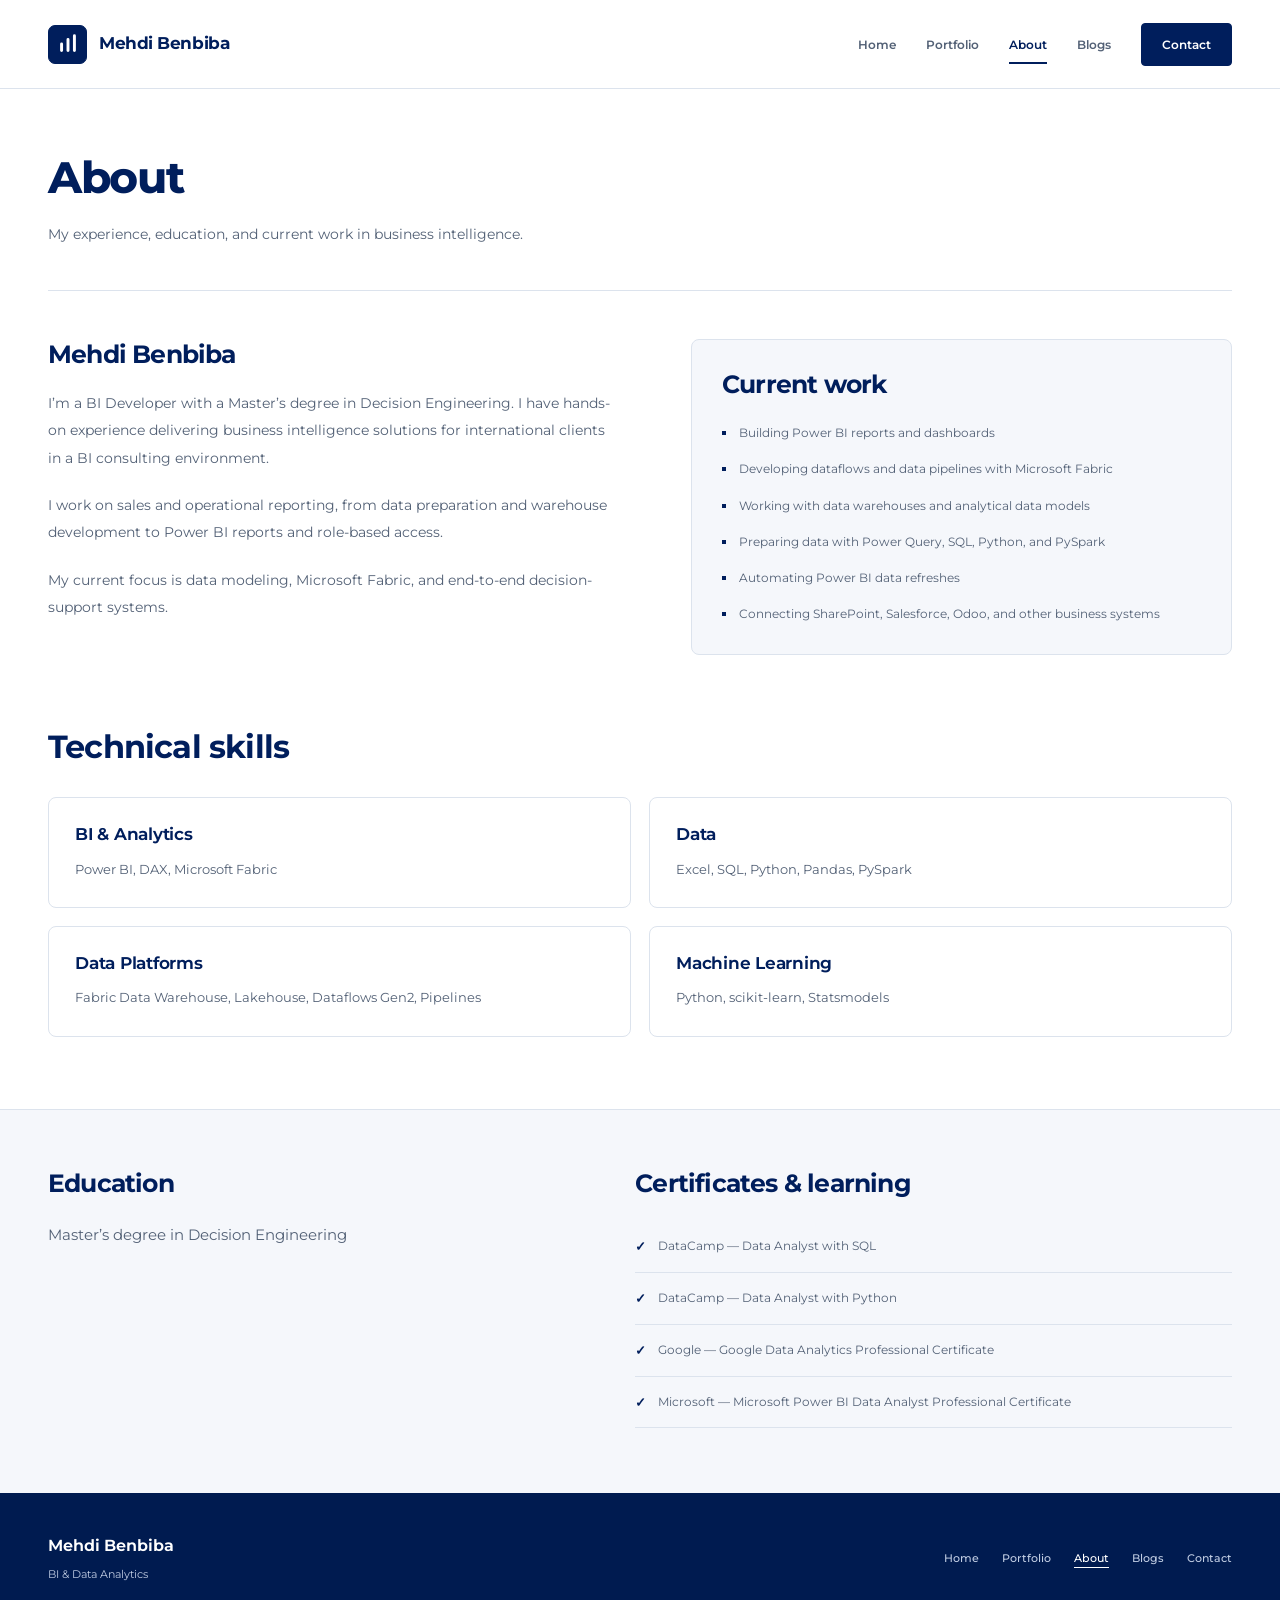
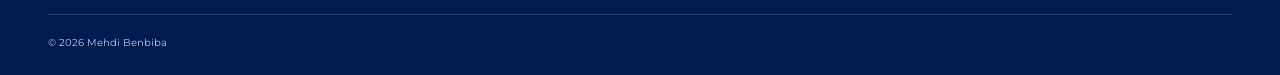
==== about.html @ 64dd57c0 "Publish portfolio with GitHub Pages workflow" ====
<!DOCTYPE html>
<html lang="en">
<head>
  <meta charset="UTF-8">
  <meta name="viewport" content="width=device-width, initial-scale=1">
  <meta name="description" content="Mehdi Benbiba’s BI consulting experience, Master’s in Decision Engineering, technical skills, and professional certificates.">
  <meta name="theme-color" content="#001e5c">
  <title>About | Mehdi Benbiba</title>
  <link rel="icon" href="assets/icons/favicon.svg" type="image/svg+xml">
  <link rel="preload" href="assets/fonts/montserrat-latin.woff2" as="font" type="font/woff2" crossorigin>
  <link rel="stylesheet" href="assets/css/styles.css">
</head>
<body id="top" data-page="about">
  <a class="skip" href="#main">Skip to content</a>
  <header class="site-header">
    <div class="header wrap">
      <a class="brand" href="index.html" aria-label="Mehdi Benbiba, home"><span class="brand-mark" aria-hidden="true"><svg viewBox="0 0 24 24" width="22" height="22" fill="none"><path d="M5 19v-7m7 7V7m7 12V3" stroke="currentColor" stroke-width="3.2" stroke-linecap="round"/></svg></span><span data-content="name">Mehdi Benbiba</span></a>
      <button class="menu-toggle" type="button" aria-expanded="false" aria-controls="primary-navigation"><span>Menu</span><svg viewBox="0 0 24 24" width="20" height="20" aria-hidden="true"><path d="M4 7h16M4 12h16M4 17h16" stroke="currentColor" stroke-width="1.7" fill="none"/></svg></button>
      <nav class="top-nav" id="primary-navigation" aria-label="Main navigation"><a href="index.html">Home</a><a href="portfolio.html">Portfolio</a><a href="about.html" aria-current="page">About</a><a href="blogs.html">Blogs</a><a href="contact.html">Contact</a></nav>
    </div>
  </header>
  <main id="main" tabindex="-1">
<section class="page-intro wrap"><h1>About</h1><p>My experience, education, and current work in business intelligence.</p></section><section class="about-section wrap"><div class="about-grid"><div class="about-intro"><h2 data-content="name">Mehdi Benbiba</h2><div data-content="about" data-paragraphs></div><p data-content="focus"></p></div><aside class="current-work"><h2>Current work</h2><ul class="work-list" data-work-list></ul></aside></div></section><section class="section wrap"><div class="section-heading"><h2>Technical skills</h2></div><div class="skill-grid" data-skills></div></section><section class="qualifications-section"><div class="wrap qualifications-grid"><div><h2>Education</h2><p class="education-text" data-content="education"></p></div><div><h2>Certificates &amp; learning</h2><div data-certifications></div></div></div></section>
    <noscript><p class="wrap empty-state">Enable JavaScript to view the saved portfolio content.</p></noscript>
  </main>
  <footer class="site-footer"><div class="wrap footer-inner"><div><a class="footer-name" href="index.html" data-content="name">Mehdi Benbiba</a><p>BI &amp; Data Analytics</p></div><nav class="footer-nav" aria-label="Footer navigation"><a href="index.html">Home</a><a href="portfolio.html">Portfolio</a><a href="about.html" aria-current="page">About</a><a href="blogs.html">Blogs</a><a href="contact.html">Contact</a></nav></div><div class="wrap footer-bottom"><span>© 2026 <span data-content="name">Mehdi Benbiba</span></span><a href="editor.html" data-editor-link hidden>Portfolio editor</a></div></footer>

  <script src="assets/js/content-data.js"></script>
  <script src="assets/js/main.js" defer></script>
  
</body>
</html>
---- assets/css/styles.css ----
@font-face{font-family:Montserrat;src:url('../fonts/montserrat-latin.woff2') format('woff2');font-style:normal;font-weight:400 800;font-display:swap}
:root{--navy:#001e5c;--ink:#001033;--muted:#536176;--line:#dce3ed;--surface:#f5f7fb;--white:#fff;--focus:#3266b6;--danger:#a12b45;--success:#286346;--radius:8px}
*{box-sizing:border-box}
html{scroll-behavior:smooth;scroll-padding-top:110px}
body{margin:0;background:var(--white);color:var(--ink);font:15px/1.75 Montserrat,Arial,sans-serif;-webkit-font-smoothing:antialiased}
button,input,textarea{font:inherit}
button,a{-webkit-tap-highlight-color:transparent}
button{cursor:pointer}
button:disabled{cursor:default}
a{color:inherit;text-decoration:none}
button:focus-visible,a:focus-visible,input:focus-visible,textarea:focus-visible{outline:3px solid var(--focus);outline-offset:4px}
::selection{background:#dbe7fb;color:var(--navy)}
[hidden]{display:none!important}
svg,img{display:block}
img{max-width:100%}
h1,h2,h3,p,figure{margin:0}
h1,h2,h3{color:var(--navy);line-height:1.25}
h1{font-size:clamp(38px,4.2vw,56px);font-weight:750;letter-spacing:-1.9px}
h2{font-size:clamp(25px,2.5vw,32px);font-weight:700;letter-spacing:-.8px}
h3{font-size:18px;font-weight:650;letter-spacing:-.25px}
.wrap{width:min(1200px,calc(100% - 96px));margin-inline:auto}
.sr-only{position:absolute;width:1px;height:1px;overflow:hidden;clip-path:inset(50%)}
.skip{position:fixed;left:20px;top:-80px;z-index:100;background:var(--navy);color:white;border-radius:4px;padding:10px 18px}
.skip:focus{top:12px}
main{min-height:60vh}
main:focus{outline:none}
.site-header{position:sticky;top:0;z-index:30;background:#fffffffa;border-bottom:1px solid var(--line)}
.header{height:88px;display:flex;justify-content:space-between;align-items:center;gap:35px;position:relative}
.brand{display:flex;align-items:center;gap:12px;color:var(--navy);font-size:17px;font-weight:700;white-space:nowrap;letter-spacing:-.45px}
.brand-mark{display:grid;place-items:center;width:39px;height:39px;border:1px solid var(--navy);font-size:13px;font-weight:700;letter-spacing:-.8px}
.top-nav{display:flex;align-items:center;gap:30px}
.top-nav a{position:relative;color:var(--muted);font-size:12px;font-weight:600;padding:14px 0;transition:color .15s}
.top-nav a:hover,.top-nav a[aria-current=page]{color:var(--navy)}
.top-nav a[aria-current=page]:after{content:'';height:2px;position:absolute;left:0;right:0;bottom:5px;background:var(--navy)}
.top-nav a:last-child{background:var(--navy);border:1px solid var(--navy);color:white;padding:10px 20px;border-radius:4px}
.top-nav a:last-child:after{display:none}
.top-nav a:last-child:hover{background:#12346f}
.menu-toggle{display:none;align-items:center;gap:9px;background:transparent;border:1px solid var(--line);padding:8px 11px;border-radius:4px;color:var(--navy);font-size:12px;font-weight:600}
.eyebrow{font-size:11px;font-weight:650;line-height:1.5;color:var(--muted);letter-spacing:.8px;text-transform:uppercase}
.hero{display:grid;grid-template-columns:.94fr 1.16fr;gap:60px;align-items:center;padding-block:82px 78px}
.hero-copy h1{margin-top:17px;line-height:1.16}
.hero-description{font-size:15px;line-height:1.9;color:var(--muted);max-width:460px;margin-top:23px}
.actions{display:flex;gap:12px;flex-wrap:wrap;margin-top:29px}
.btn{display:inline-flex;align-items:center;justify-content:center;gap:18px;min-height:45px;padding:11px 20px;border:1px solid transparent;border-radius:4px;font-size:12px;font-weight:600;line-height:1.5;transition:background .15s,border-color .15s;color:var(--navy)}
.btn-primary{background:var(--navy);border-color:var(--navy);color:var(--white)}
.btn-primary:hover{background:#173c78;border-color:#173c78}
.btn-secondary{background:var(--white);border-color:#bdc9da}
.btn-secondary:hover{border-color:var(--navy);background:var(--surface)}
.btn:disabled{background:#e1e6ee;border-color:#e1e6ee;color:#626e80}
.public-socials{display:flex;align-items:center;gap:20px;flex-wrap:wrap;margin-top:25px}
.social-link{display:inline-flex;align-items:center;gap:7px;font-size:11px;font-weight:550;color:var(--muted);padding:5px 0}
.social-link:hover{color:var(--navy)}
.social-icon{width:17px;height:17px;flex-shrink:0}
.social-arrow{font-size:10px;color:#738098}
.hero-dashboard{min-width:0}
.dashboard-zoom{position:relative;display:block;width:100%;padding:0;background:white;border:1px solid #d2dce8;border-radius:7px;overflow:hidden;box-shadow:0 12px 30px #001e5c0c;text-align:left}
.dashboard-zoom>img{width:100%;height:auto;object-fit:contain}
.zoom-label{position:absolute;right:10px;bottom:10px;display:flex;align-items:center;gap:7px;padding:7px 10px;background:#fffffff5;color:var(--navy);border:1px solid var(--line);border-radius:4px;font-size:9px;font-weight:600;opacity:0;transition:opacity .15s}
.dashboard-zoom:hover .zoom-label,.dashboard-zoom:focus-visible .zoom-label{opacity:1}
.hero-dashboard figcaption{display:flex;justify-content:space-between;gap:15px;margin-top:12px;font-size:10px;color:var(--muted)}
.hero-dashboard figcaption span:first-child{font-weight:600;color:var(--navy)}
.tools-section{background:var(--surface);border-block:1px solid var(--line)}
.tools-inner{display:flex;align-items:center;gap:65px;padding-block:27px}
.tools-inner h2{font-size:11px;font-weight:600;letter-spacing:0;white-space:nowrap;color:var(--muted)}
.stack{display:flex;align-items:center;justify-content:space-between;gap:25px;flex:1}
.stack-item{display:flex;align-items:center;gap:10px;font-size:12px;font-weight:600;color:var(--navy);white-space:nowrap}
.tool-icon{width:25px;height:25px;object-fit:contain;flex-shrink:0}
.section{padding-block:72px}
.section-heading{display:flex;align-items:center;justify-content:space-between;gap:25px;margin-bottom:30px}
.text-link{display:inline-flex;align-items:center;gap:10px;font-size:12px;font-weight:600;color:var(--navy);line-height:1.6}
.text-link:hover{text-decoration:underline;text-underline-offset:4px}
.projects{display:grid;grid-template-columns:repeat(3,minmax(0,1fr));gap:25px}
.project{display:flex;flex-direction:column;min-width:0;overflow:hidden;text-align:left;padding:0;background:white;border:1px solid var(--line);border-radius:var(--radius);color:var(--ink);transition:border-color .2s,box-shadow .2s}
.project:hover{border-color:#9cacbf;box-shadow:0 8px 20px #001e5c08}
.project-art{width:100%;aspect-ratio:16/10;display:grid;place-items:center;padding:17px;background:#edf1f6;border-bottom:1px solid var(--line);overflow:hidden}
.project-cover{width:100%;height:100%;object-fit:contain;border:1px solid #e0e5ec;background:white;border-radius:3px}
.project-cover-symbol{font-size:64px;color:#8295b3}
.project-info{padding:23px;display:flex;flex-direction:column;flex:1}
.project-category{display:flex;justify-content:space-between;align-items:center;gap:12px;font-size:10px;font-weight:550;color:var(--muted);margin-bottom:10px}
.project-category span{font-size:17px;color:var(--navy)}
.project-info h3{font-size:18px;line-height:1.5}
.project-info p{font-size:12px;line-height:1.9;color:var(--muted);margin-top:11px;margin-bottom:23px}
.tags{display:flex;gap:6px;flex-wrap:wrap;margin-top:auto}
.tags span{font-size:9px;font-weight:500;background:var(--surface);color:#53647d;border:1px solid #e8edf3;padding:3px 7px;border-radius:3px;line-height:1.7}
.writing-section{background:var(--surface);border-top:1px solid var(--line)}
.blog-grid{display:grid;grid-template-columns:repeat(3,minmax(0,1fr));gap:25px}
.blog-card{display:flex;flex-direction:column;min-width:0;overflow:hidden;border:1px solid var(--line);border-radius:var(--radius);background:white;transition:border-color .2s,box-shadow .2s}
.blog-card:hover{border-color:#9cacbf;box-shadow:0 8px 20px #001e5c08}
.blog-art{position:relative;aspect-ratio:16/9;display:grid;place-items:center;overflow:hidden;background:#edf1f6;border-bottom:1px solid var(--line)}
.blog-cover{position:absolute;inset:0;width:100%;height:100%;object-fit:cover}
.blog-art-label,.blog-art-bottom{display:none}
.blog-art-symbol{color:#8195b4;font-size:70px}
.blog-card-copy{display:flex;flex-direction:column;flex:1;padding:24px}
.blog-card-copy .eyebrow{font-size:9px;letter-spacing:0;text-transform:none;margin-bottom:11px}
.blog-card h3{font-size:17px;line-height:1.55;font-weight:650}
.blog-card p{font-size:12px;line-height:1.9;color:var(--muted);margin-top:13px;margin-bottom:24px}
.blog-meta{display:flex;justify-content:space-between;align-items:end;gap:12px;margin-top:auto;font-size:9px;color:var(--muted);line-height:1.7}
.blog-meta span{color:var(--navy);font-weight:600}
.page-intro{padding-block:61px 42px;border-bottom:1px solid var(--line)}
.page-intro h1{font-size:44px;letter-spacing:-1.3px}
.page-intro>p{max-width:760px;color:var(--muted);font-size:14px;margin-top:17px;line-height:1.85}
.collection-section{padding-block:30px 80px}
.collection-bar{display:flex;justify-content:space-between;align-items:center;gap:25px;margin-bottom:28px}
.filters{display:flex;gap:7px;flex-wrap:wrap}
.filter{border:1px solid var(--line);background:white;color:var(--muted);border-radius:4px;padding:9px 13px;font-size:10px;font-weight:550;line-height:1.6}
.filter[aria-pressed=true]{background:var(--navy);color:white;border-color:var(--navy)}
.filter:hover:not([aria-pressed=true]){border-color:#9cacbf;color:var(--navy)}
.owner-action{font-size:10px;min-height:38px;padding:8px 13px;white-space:nowrap}
[data-page=blogs] .blog-grid{grid-template-columns:repeat(2,minmax(0,1fr));gap:30px}
[data-page=blogs] .blog-card h3{font-size:21px}
[data-page=blogs] .blog-card p{font-size:13px;max-width:470px}
[data-page=blogs] .blog-meta{font-size:10px}
[data-page=blogs] .blog-card-copy{padding:27px}
.blog-actions{min-height:0;margin-bottom:24px}
.blog-actions:has(.owner-action[hidden]){display:none}
.about-section{padding-top:48px}
.about-grid{display:grid;grid-template-columns:1.05fr 1fr;gap:75px;align-items:start}
.about-intro h2,.current-work h2{font-size:25px}
.about-intro p{font-size:14px;line-height:1.95;color:var(--muted);margin-top:20px}
.current-work{padding:29px 30px;background:var(--surface);border:1px solid var(--line);border-radius:var(--radius)}
.work-list{list-style:none;display:grid;gap:14px;padding:0;margin:22px 0 0}
.work-list li{position:relative;padding-left:17px;font-size:12px;line-height:1.85;color:var(--muted)}
.work-list li:before{content:'';position:absolute;left:0;top:9px;width:4px;height:4px;background:var(--navy)}
.skill-grid{display:grid;grid-template-columns:repeat(2,minmax(0,1fr));gap:18px}
.skill-card{padding:26px;border:1px solid var(--line);border-radius:var(--radius)}
.skill-card .step-num{display:none}
.skill-card h3{font-size:17px}
.skill-card p{font-size:13px;line-height:1.9;color:var(--muted);margin-top:11px}
.qualifications-section{background:var(--surface);border-top:1px solid var(--line);padding-block:58px 65px}
.qualifications-grid{display:grid;grid-template-columns:1fr 1.2fr;gap:90px}
.qualifications-grid h2{font-size:25px;margin-bottom:22px}
.education-text{font-size:15px;color:var(--muted);max-width:330px;line-height:1.8}
.qualification{display:flex;gap:12px;align-items:start;padding-block:14px;border-bottom:1px solid var(--line)}
.qualification p{font-size:12px;line-height:1.85;color:var(--muted)}
.qualification-icon{font-size:13px;font-weight:600;color:var(--navy)}
.contact-section{padding-block:46px 90px}
.contact-grid{display:grid;grid-template-columns:.85fr 1.15fr;gap:100px;align-items:start}
.contact-copy h2{font-size:27px}
.contact-copy p{font-size:14px;line-height:1.9;color:var(--muted);margin-top:18px;max-width:340px}
.contact-form,.editor-form-grid{display:grid;grid-template-columns:1fr 1fr;gap:20px}
.field{display:flex;flex-direction:column;gap:8px;min-width:0}
.full,.form-bottom{grid-column:1/-1}
.field label{font-size:12px;font-weight:600;color:var(--ink)}
.field input,.field textarea{width:100%;border:1px solid #bdc9da;background:white;border-radius:4px;color:var(--ink);font-size:13px;padding:12px 13px;line-height:1.65;transition:border-color .15s}
.field input:hover,.field textarea:hover{border-color:#8092b0}
.field input::placeholder,.field textarea::placeholder{color:#7d8798}
.field textarea{resize:vertical;min-height:105px}
.field input[type=file]{font-size:11px;padding:10px}
.field small{font-size:11px;color:var(--muted);line-height:1.8}
.form-bottom{display:flex;align-items:center;justify-content:space-between;gap:22px}
.form-bottom small{font-size:10px;color:var(--muted);line-height:1.8;max-width:285px}
.contact-status{font-size:12px;line-height:1.9;color:var(--muted);padding:15px 17px;background:var(--surface);border:1px solid var(--line);border-radius:4px}
.honeypot{position:absolute;left:-9999px;width:1px;height:1px;overflow:hidden}
.site-footer{background:#001b50;color:white;padding-top:39px}
.footer-inner{display:flex;justify-content:space-between;gap:40px;align-items:center;padding-bottom:29px}
.footer-name{color:white;font-size:16px;font-weight:650}
.footer-inner p{font-size:11px;color:#c0cde3;margin-top:5px}
.footer-nav{display:flex;align-items:center;gap:23px}
.footer-nav a{font-size:11px;color:#c0cde3;font-weight:500}
.footer-nav a:hover,.footer-nav a[aria-current=page]{color:white;text-decoration:underline;text-underline-offset:5px}
.footer-bottom{border-top:1px solid #ffffff25;display:flex;justify-content:space-between;gap:25px;padding-block:19px 24px;font-size:10px;color:#becbe0}
.footer-bottom>a{color:#d5def0}
.footer-bottom>a:hover{text-decoration:underline}
.dialog{border:1px solid var(--line);border-radius:9px;padding:32px;width:calc(100% - 40px);max-width:800px;max-height:88vh;overflow:auto;color:var(--ink);background:white;box-shadow:0 22px 70px #00103330}
.dialog::backdrop{background:#0010338c}
.dialog-header{display:flex;justify-content:space-between;align-items:start;gap:23px;margin-bottom:24px}
.dialog-header h2{font-size:29px;line-height:1.35}
.dialog-header .eyebrow{font-size:10px;text-transform:none;letter-spacing:0;margin-bottom:9px}
.close-dialog{display:grid;place-items:center;width:33px;height:33px;padding:0;flex-shrink:0;border:1px solid var(--line);border-radius:4px;background:white;color:var(--navy);font-size:22px;line-height:1}
.close-dialog:hover{background:var(--surface)}
.dialog p{font-size:13px;line-height:1.95;color:var(--muted);margin-top:12px}
.dialog h3{font-size:17px;margin-top:25px}
.case-study-image{width:100%;height:auto;border:1px solid var(--line);border-radius:4px;margin-bottom:23px}
.dialog .tags{margin-top:23px}
.project-source{font-size:11px;margin-top:25px}
.dialog-actions{display:flex;gap:10px;flex-wrap:wrap;margin-top:23px}
.dashboard-dialog{max-width:1320px;padding:20px}
.dashboard-dialog .dialog-header{margin-bottom:17px;align-items:center}
.dashboard-dialog h2{font-size:22px}
.full-dashboard{width:100%;height:auto}
.empty-state{grid-column:1/-1;background:var(--surface);padding:30px;border:1px solid var(--line);color:var(--muted);font-size:13px;border-radius:var(--radius)}
/* Local editor shares the public site's typography, palette, and controls. */
.editor-intro .wrap{width:100%}
.editor-intro{width:min(1200px,calc(100% - 96px));margin-inline:auto}
.editor-intro .eyebrow{margin-bottom:13px}
.editor-shell{padding-block:30px 70px}
.editor-toolbar{display:flex;justify-content:space-between;align-items:center;gap:20px;flex-wrap:wrap}
.editor-tabs{display:flex;gap:4px;background:var(--surface);border:1px solid var(--line);border-radius:5px;padding:4px}
.editor-tabs button{border:0;background:transparent;color:var(--muted);padding:9px 16px;font-size:12px;border-radius:3px;font-weight:550}
.editor-tabs button[aria-pressed=true]{background:var(--navy);color:white}
.editor-tools{display:flex;gap:7px;flex-wrap:wrap}
.small-btn{border:1px solid #c6d0de;background:white;color:var(--navy);font-size:10px;font-weight:550;border-radius:4px;padding:8px 11px;line-height:1.6}
.small-btn:hover{background:var(--surface);border-color:#8d9fb9}
.small-btn:disabled{opacity:.4}
.file-button{cursor:pointer;display:inline-flex;align-items:center}
.editor-status-bar{display:flex;justify-content:space-between;gap:20px;padding-block:19px 25px;border-bottom:1px solid var(--line);font-size:11px;color:var(--success)}
.editor-status-bar .text-link{font-size:11px}
.status-error,.form-error{color:var(--danger)!important}
.editor-list-heading{display:flex;justify-content:space-between;align-items:center;gap:25px;padding-block:28px 24px}
.editor-list-heading h2{font-size:26px}
.editor-list-heading p{font-size:12px;color:var(--muted);margin-top:8px}
.editor-list-heading .btn{font-size:11px}
.editor-entries{display:grid;gap:15px}
.editor-entry{display:grid;grid-template-columns:130px 1fr auto;gap:23px;align-items:center;padding:18px;background:white;border:1px solid var(--line);border-radius:var(--radius)}
.editor-entry-cover{height:85px;display:grid;place-items:center;padding:8px;background:var(--surface);border-radius:4px;overflow:hidden}
.editor-entry-cover img{width:100%;height:100%;object-fit:contain}
.editor-entry-cover>span{font-size:44px;color:#8a9dbb}
.editor-entry-copy{min-width:0}
.editor-entry-copy .eyebrow{display:flex;align-items:center;gap:10px;flex-wrap:wrap;font-size:9px;letter-spacing:0;text-transform:none;margin-bottom:8px}
.editor-entry-copy h3{font-size:16px;line-height:1.55}
.editor-entry-copy p{font-size:11px;color:var(--muted);line-height:1.85;margin-top:8px;max-width:540px}
.featured-badge{background:#e8eef8;border:1px solid #dce5f3;color:var(--navy);padding:2px 6px;border-radius:3px;font-size:8px}
.entry-actions{display:flex;gap:5px;flex-wrap:wrap;justify-content:end}
.remove-button{color:#88435a}
.profile-editor{display:grid;gap:23px;margin-top:28px}
.editor-card{border:1px solid var(--line);border-radius:var(--radius);background:white;padding:30px}
.editor-card h2{font-size:24px;margin-bottom:23px}
.editor-card>p{font-size:12px;line-height:1.9;color:var(--muted);margin-bottom:18px}
.profile-editor>.btn{justify-self:start}
.entry-dialog{max-width:760px}
.checkbox-field{display:flex;align-items:start;gap:10px;color:var(--muted);font-size:11px;line-height:1.8}
.checkbox-field input{margin-top:4px;accent-color:var(--navy)}
.form-error{font-size:12px;min-height:20px;margin-top:12px}
#entry-image-preview{max-width:100%;max-height:170px;object-fit:contain;align-self:start;margin-top:9px;border-radius:4px}
.setup-steps{padding-left:20px;display:grid;gap:8px;font-size:12px;line-height:1.9;color:var(--muted);margin-block:0 24px}
.activation-card{margin-top:23px}
.activation-card h3{font-size:19px;margin-bottom:14px}
.activation-card form{display:flex;gap:15px;align-items:end;flex-wrap:wrap}
.activation-card form>.field{flex:1;min-width:220px}
.activation-card .btn{font-size:10px}
#activation-status{font-size:11px;margin-top:15px}
.editor-notice{padding:30px;background:var(--surface);border:1px solid var(--line);border-radius:var(--radius)}
.editor-notice h2{font-size:27px}
.editor-notice p{font-size:13px;line-height:1.9;color:var(--muted);max-width:720px;margin-top:15px}
@media(min-width:1450px){.hero{padding-block:96px 91px}}
@media(max-width:1100px){.wrap,.editor-intro{width:calc(100% - 64px)}.hero{gap:37px}.hero-copy h1{font-size:44px}.top-nav{gap:23px}.brand{font-size:16px}.brand-mark{width:35px;height:35px}.hero-description{font-size:14px}.tools-inner{gap:35px}.stack{gap:20px}.stack-item{font-size:11px;gap:8px}.contact-grid{gap:60px}.editor-entry{grid-template-columns:110px 1fr}.entry-actions{grid-column:2;justify-content:start}.footer-nav{gap:19px}}
@media(max-width:820px){.wrap,.editor-intro{width:calc(100% - 48px)}.header{height:78px;gap:20px}.top-nav{gap:17px}.top-nav a{font-size:11px}.top-nav a:last-child{padding:9px 14px}.brand{font-size:15px;gap:9px}.brand-mark{width:32px;height:32px;font-size:11px}.hero{grid-template-columns:1fr;gap:38px;padding-block:53px}.hero-copy{max-width:610px}.hero-copy h1{font-size:48px}.hero-description{max-width:560px}.hero-dashboard{width:100%;max-width:640px;justify-self:center}.hero-dashboard figcaption{font-size:11px}.zoom-label{opacity:1}.tools-inner{flex-direction:column;gap:20px;align-items:start;padding-block:25px}.stack{width:100%;gap:22px;flex-wrap:wrap;justify-content:space-between}.stack-item{font-size:11px}.section{padding-block:55px}.projects{gap:18px}.project-info{padding:19px}.project-info h3{font-size:16px}.project-info p{font-size:11px}.project-art{padding:11px}.blog-grid{gap:18px}.blog-card-copy{padding:20px}.blog-card h3{font-size:15px}.blog-card p{font-size:11px}.blog-meta{flex-direction:column;align-items:start;gap:9px}.about-grid{grid-template-columns:1fr;gap:32px}.about-intro{max-width:680px}.current-work{max-width:680px}.qualifications-grid{gap:45px}.contact-grid{grid-template-columns:1fr;gap:35px}.contact-copy p{max-width:520px}.contact-copy .public-socials{margin-top:17px}.contact-form{max-width:650px}.footer-inner{align-items:start}.footer-nav{gap:14px;flex-wrap:wrap;justify-content:end}.footer-name{font-size:15px}.editor-toolbar{align-items:start}.editor-tabs button{font-size:11px}.editor-card{padding:24px}.page-intro{padding-top:45px}.page-intro h1{font-size:39px}.collection-section{padding-bottom:60px}.dialog{padding:27px}.dialog-header h2{font-size:26px}}
@media(max-width:640px){html{scroll-padding-top:90px}.header{height:73px}.brand{font-size:15px;gap:10px}.brand-mark{width:34px;height:34px}.menu-toggle{display:inline-flex}.top-nav{display:none;position:absolute;top:100%;left:-24px;right:-24px;background:white;border-bottom:1px solid var(--line);padding:15px 24px 23px;box-shadow:0 12px 20px #0010330a;gap:0;flex-direction:column;align-items:stretch;max-height:calc(100vh - 90px);overflow:auto}.top-nav.is-open{display:flex}.top-nav a{font-size:13px;padding:12px 9px;border-bottom:1px solid #edf0f5}.top-nav a[aria-current=page]{background:var(--surface)}.top-nav a[aria-current=page]:after{display:none}.top-nav a:last-child{margin-top:12px;text-align:center;padding:12px}.hero{padding-block:40px 43px;gap:35px}.hero-copy h1{font-size:42px;letter-spacing:-1.5px}.hero-description{font-size:13px;margin-top:20px}.eyebrow{font-size:10px}.btn{font-size:11px;padding:11px 17px;min-height:44px}.actions{gap:10px;margin-top:24px}.public-socials{gap:18px;margin-top:22px}.social-link{font-size:10px}.hero-dashboard figcaption{font-size:10px}.zoom-label{font-size:8px;padding:5px 8px;right:7px;bottom:7px}.tools-inner{gap:18px;padding-block:24px}.stack{justify-content:start;gap:21px 27px}.stack-item{font-size:11px}.tool-icon{width:22px;height:22px}.tools-inner h2{font-size:11px}.section{padding-block:45px}.section-heading{gap:18px;margin-bottom:23px}.section-heading h2{font-size:25px}.text-link{font-size:10px;gap:6px}.projects{grid-template-columns:1fr;gap:22px}.project-art{aspect-ratio:16/9;padding:17px}.project-info{padding:23px}.project-info h3{font-size:19px}.project-info p{font-size:12px}.project-category{font-size:10px}.tags span{font-size:10px}.blog-grid,[data-page=blogs] .blog-grid{grid-template-columns:1fr;gap:23px}.blog-card-copy,[data-page=blogs] .blog-card-copy{padding:24px}.blog-card h3,[data-page=blogs] .blog-card h3{font-size:19px}.blog-card p,[data-page=blogs] .blog-card p{font-size:12px}.blog-meta,[data-page=blogs] .blog-meta{flex-direction:row;align-items:end;font-size:10px}.page-intro{padding-block:34px 28px}.page-intro h1{font-size:35px;letter-spacing:-1px}.page-intro>p{font-size:13px;margin-top:14px}.collection-section{padding-block:23px 50px}.collection-bar{flex-direction:column;align-items:start;gap:18px;margin-bottom:24px}.filters{gap:7px}.filter{font-size:10px;padding:8px 10px}.blog-actions{align-items:end}.about-section{padding-top:32px}.about-intro h2,.current-work h2{font-size:24px}.about-intro p{font-size:13px;margin-top:17px}.current-work{padding:24px}.work-list li{font-size:12px}.skill-grid{grid-template-columns:1fr;gap:15px}.skill-card{padding:23px}.skill-card p{font-size:12px}.qualifications-section{padding-block:39px 45px}.qualifications-grid{grid-template-columns:1fr;gap:35px}.qualifications-grid h2{font-size:24px;margin-bottom:17px}.education-text{font-size:14px}.qualification p{font-size:12px}.contact-section{padding-block:31px 50px}.contact-copy h2{font-size:25px}.contact-copy p{font-size:13px;margin-top:15px}.contact-form{grid-template-columns:1fr;gap:19px}.contact-form>.field{grid-column:1/-1}.field label{font-size:11px}.field input,.field textarea{font-size:14px;padding:12px}.form-bottom{flex-direction:column;align-items:start;gap:18px}.form-bottom small{max-width:none;font-size:10px}.contact-status{font-size:11px;padding:13px 15px}.site-footer{padding-top:31px}.footer-inner{flex-direction:column;gap:26px;padding-bottom:26px}.footer-nav{gap:19px;justify-content:start}.footer-nav a{font-size:10px}.footer-bottom{padding-block:19px 23px;font-size:9px}.dialog{width:calc(100% - 26px);padding:22px;max-height:90vh}.dialog-header{gap:17px;margin-bottom:20px}.dialog-header h2{font-size:24px}.dialog p{font-size:12px}.dialog h3{font-size:16px}.project-source{font-size:10px}.dashboard-dialog{padding:15px}.dashboard-dialog h2{font-size:20px}.editor-intro h1{font-size:34px}.editor-shell{padding-block:24px 45px}.editor-toolbar{gap:14px}.editor-tabs{width:100%;justify-content:space-between}.editor-tabs button{padding:8px 10px;font-size:10px}.editor-tools{gap:6px}.small-btn{font-size:9px;padding:7px 9px}.editor-status-bar{flex-direction:column;gap:9px;font-size:10px;padding-block:17px 21px}.editor-status-bar .text-link{font-size:10px}.editor-list-heading{flex-direction:column;align-items:start;gap:18px;padding-block:23px}.editor-list-heading h2{font-size:25px}.editor-list-heading p{font-size:11px}.editor-entry{grid-template-columns:75px 1fr;gap:13px;padding:15px}.editor-entry-cover{height:70px;padding:5px}.editor-entry-copy h3{font-size:14px}.editor-entry-copy p{font-size:10px}.editor-entry-copy .eyebrow{font-size:8px}.entry-actions{grid-column:1/-1;justify-content:end}.editor-form-grid{grid-template-columns:1fr;gap:18px}.editor-form-grid>.field{grid-column:1/-1}.editor-card{padding:22px}.editor-card h2{font-size:23px}.editor-card>p,.setup-steps{font-size:11px}.checkbox-field{font-size:10px}.activation-card form>.field{min-width:100%}.editor-notice{padding:24px}.editor-notice h2{font-size:25px}.editor-notice p{font-size:12px}}
@media(max-width:370px){.wrap,.editor-intro{width:calc(100% - 36px)}.brand{font-size:13px}.brand-mark{width:30px;height:30px;font-size:10px}.hero-copy h1{font-size:36px}.top-nav{left:-18px;right:-18px;padding-inline:18px}.stack{gap:20px}.section-heading h2{font-size:23px}.section-heading{gap:12px}.footer-nav{gap:16px}.menu-toggle{font-size:11px;padding:7px 9px}}
@media(prefers-reduced-motion:reduce){html{scroll-behavior:auto}*,*:before,*:after{transition:none!important;animation:none!important}}
.card-action{font-size:10px;font-weight:600;color:var(--navy);margin-top:20px}.field input:disabled,.field textarea:disabled{background:var(--surface);color:var(--muted);border-color:var(--line)}
.brand-mark{background:var(--navy);color:var(--white);border-color:var(--navy);border-radius:7px}.brand-mark svg{width:22px;height:22px}@media(max-width:820px){.brand-mark svg{width:19px;height:19px}}
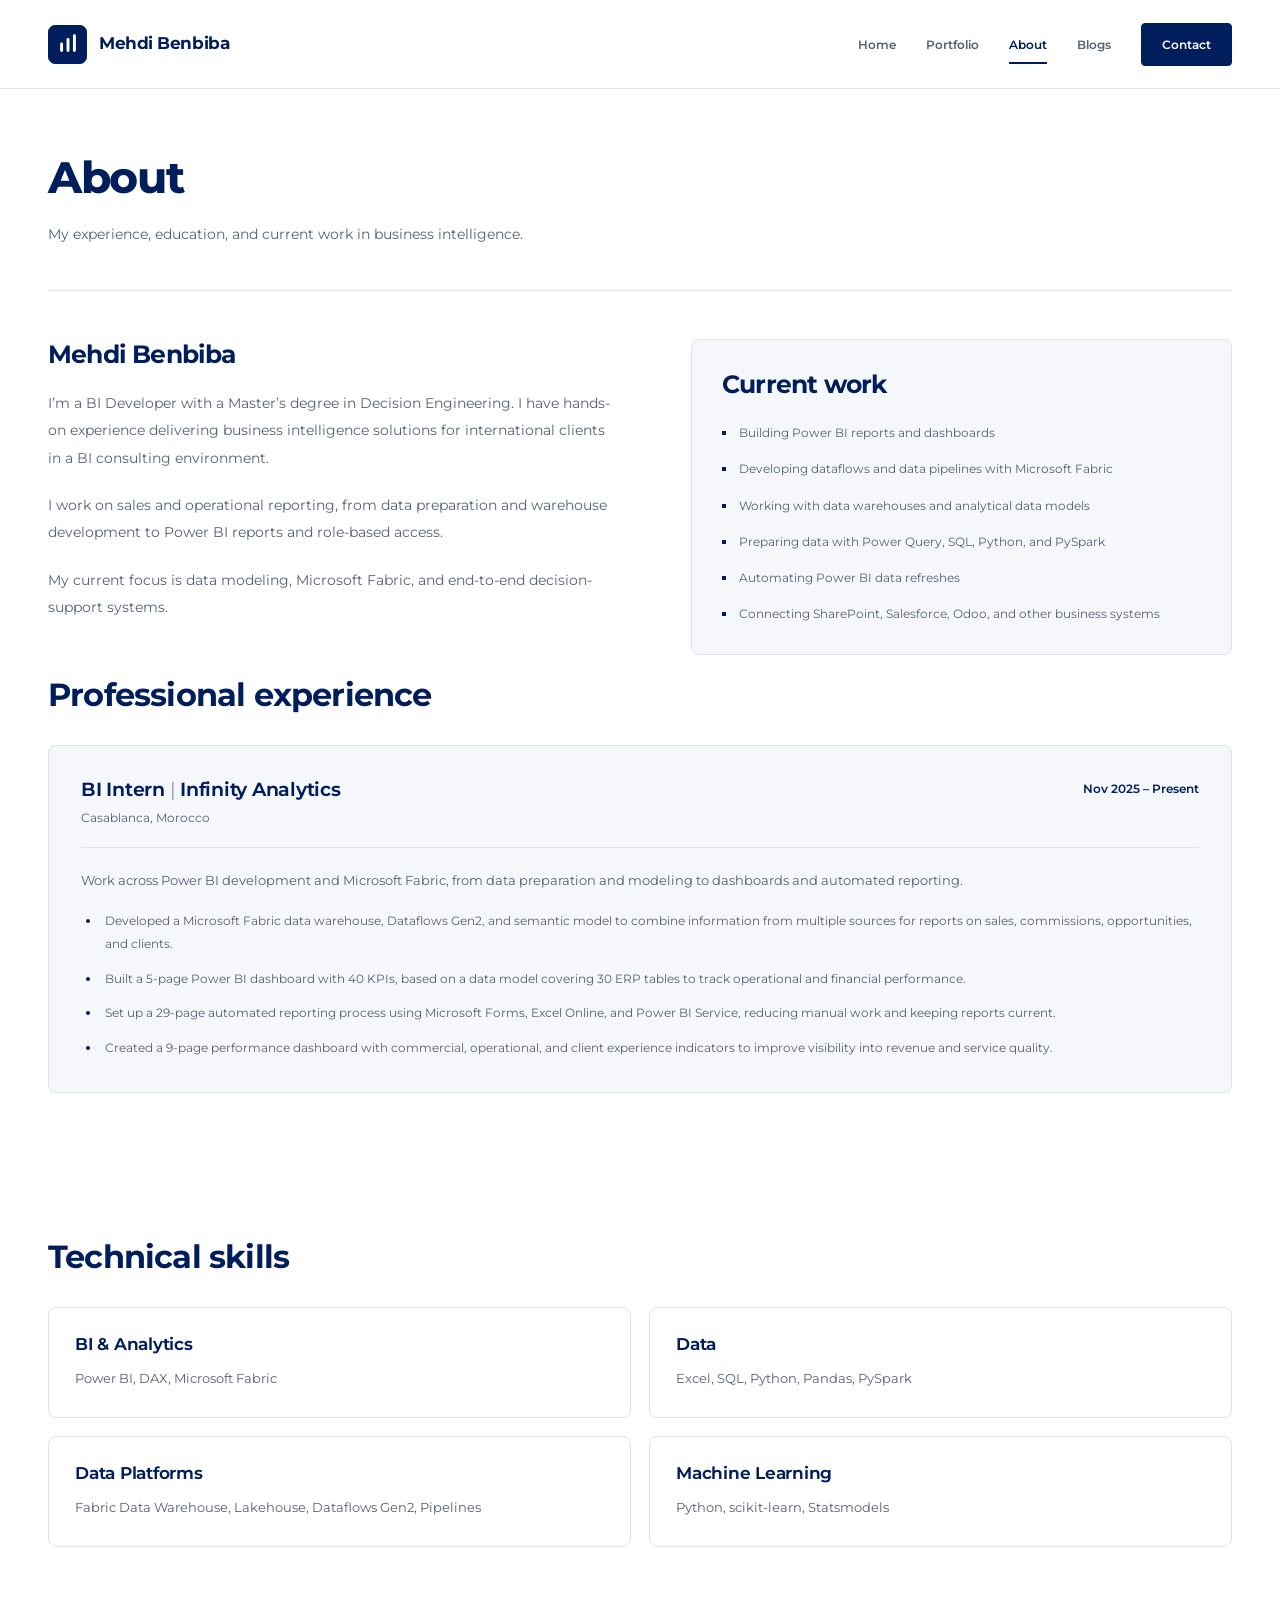
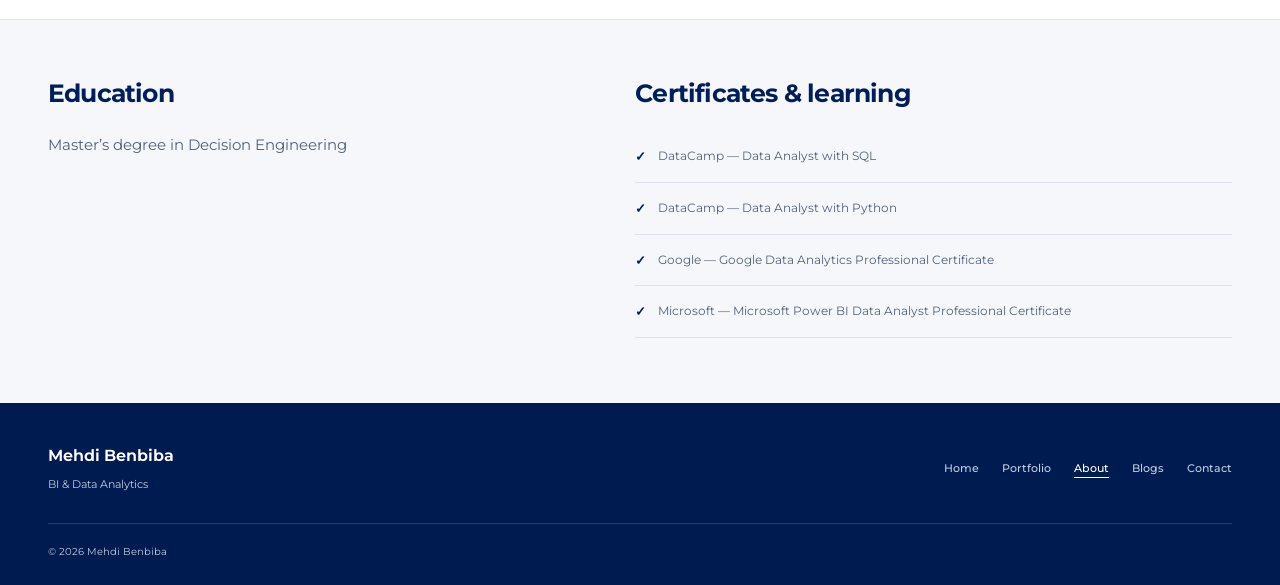
==== commit 0c5ff764: "Add internship experience to About page" ====
--- a/about.html
+++ b/about.html
@@ -20,7 +20,25 @@
     </div>
   </header>
   <main id="main" tabindex="-1">
-<section class="page-intro wrap"><h1>About</h1><p>My experience, education, and current work in business intelligence.</p></section><section class="about-section wrap"><div class="about-grid"><div class="about-intro"><h2 data-content="name">Mehdi Benbiba</h2><div data-content="about" data-paragraphs></div><p data-content="focus"></p></div><aside class="current-work"><h2>Current work</h2><ul class="work-list" data-work-list></ul></aside></div></section><section class="section wrap"><div class="section-heading"><h2>Technical skills</h2></div><div class="skill-grid" data-skills></div></section><section class="qualifications-section"><div class="wrap qualifications-grid"><div><h2>Education</h2><p class="education-text" data-content="education"></p></div><div><h2>Certificates &amp; learning</h2><div data-certifications></div></div></div></section>
+<section class="page-intro wrap"><h1>About</h1><p>My experience, education, and current work in business intelligence.</p></section><section class="about-section wrap"><div class="about-grid"><div class="about-intro"><h2 data-content="name">Mehdi Benbiba</h2><div data-content="about" data-paragraphs></div><p data-content="focus"></p></div><aside class="current-work"><h2>Current work</h2><ul class="work-list" data-work-list></ul></aside></div></section><section class="section wrap experience-section" aria-labelledby="experience-title">
+  <div class="section-heading"><h2 id="experience-title">Professional experience</h2></div>
+  <article class="experience-card">
+    <header class="experience-header">
+      <div>
+        <h3>BI Intern <span class="experience-separator">|</span> Infinity Analytics</h3>
+        <p class="experience-company-meta">Casablanca, Morocco</p>
+      </div>
+      <p class="experience-date"><time datetime="2025-11">Nov 2025</time> – Present</p>
+    </header>
+    <p class="experience-summary">Work across Power BI development and Microsoft Fabric, from data preparation and modeling to dashboards and automated reporting.</p>
+    <ul class="experience-highlights">
+      <li>Developed a Microsoft Fabric data warehouse, Dataflows Gen2, and semantic model to combine information from multiple sources for reports on sales, commissions, opportunities, and clients.</li>
+      <li>Built a 5-page Power BI dashboard with 40 KPIs, based on a data model covering 30 ERP tables to track operational and financial performance.</li>
+      <li>Set up a 29-page automated reporting process using Microsoft Forms, Excel Online, and Power BI Service, reducing manual work and keeping reports current.</li>
+      <li>Created a 9-page performance dashboard with commercial, operational, and client experience indicators to improve visibility into revenue and service quality.</li>
+    </ul>
+  </article>
+</section><section class="section wrap"><div class="section-heading"><h2>Technical skills</h2></div><div class="skill-grid" data-skills></div></section><section class="qualifications-section"><div class="wrap qualifications-grid"><div><h2>Education</h2><p class="education-text" data-content="education"></p></div><div><h2>Certificates &amp; learning</h2><div data-certifications></div></div></div></section>
     <noscript><p class="wrap empty-state">Enable JavaScript to view the saved portfolio content.</p></noscript>
   </main>
   <footer class="site-footer"><div class="wrap footer-inner"><div><a class="footer-name" href="index.html" data-content="name">Mehdi Benbiba</a><p>BI &amp; Data Analytics</p></div><nav class="footer-nav" aria-label="Footer navigation"><a href="index.html">Home</a><a href="portfolio.html">Portfolio</a><a href="about.html" aria-current="page">About</a><a href="blogs.html">Blogs</a><a href="contact.html">Contact</a></nav></div><div class="wrap footer-bottom"><span>© 2026 <span data-content="name">Mehdi Benbiba</span></span><a href="editor.html" data-editor-link hidden>Portfolio editor</a></div></footer>
--- a/assets/css/styles.css
+++ b/assets/css/styles.css
@@ -240,3 +240,16 @@
 @media(prefers-reduced-motion:reduce){html{scroll-behavior:auto}*,*:before,*:after{transition:none!important;animation:none!important}}
 .card-action{font-size:10px;font-weight:600;color:var(--navy);margin-top:20px}.field input:disabled,.field textarea:disabled{background:var(--surface);color:var(--muted);border-color:var(--line)}
 .brand-mark{background:var(--navy);color:var(--white);border-color:var(--navy);border-radius:7px}.brand-mark svg{width:22px;height:22px}@media(max-width:820px){.brand-mark svg{width:19px;height:19px}}
+
+.experience-section{padding-top:20px}
+.experience-card{padding:32px;background:var(--surface);border:1px solid var(--line);border-radius:var(--radius)}
+.experience-header{display:flex;justify-content:space-between;align-items:start;gap:24px;padding-bottom:19px;border-bottom:1px solid var(--line)}
+.experience-header h3{font-size:19px}
+.experience-separator{color:#8793a4;font-weight:400}
+.experience-company-meta{margin-top:5px;color:var(--muted);font-size:12px}
+.experience-date{color:var(--navy);font-size:12px;font-weight:600;white-space:nowrap}
+.experience-summary{margin-top:20px;color:var(--muted);font-size:13px;line-height:1.85}
+.experience-highlights{display:grid;gap:12px;margin:18px 0 0;padding-left:20px;color:var(--muted);font-size:12px;line-height:1.9}
+.experience-highlights li{padding-left:4px}
+.experience-highlights li::marker{color:var(--navy)}
+@media(max-width:640px){.experience-card{padding:22px}.experience-header{flex-direction:column;gap:8px}.experience-date{font-size:11px}.experience-summary{font-size:12px}.experience-highlights{font-size:11px;gap:10px}}
